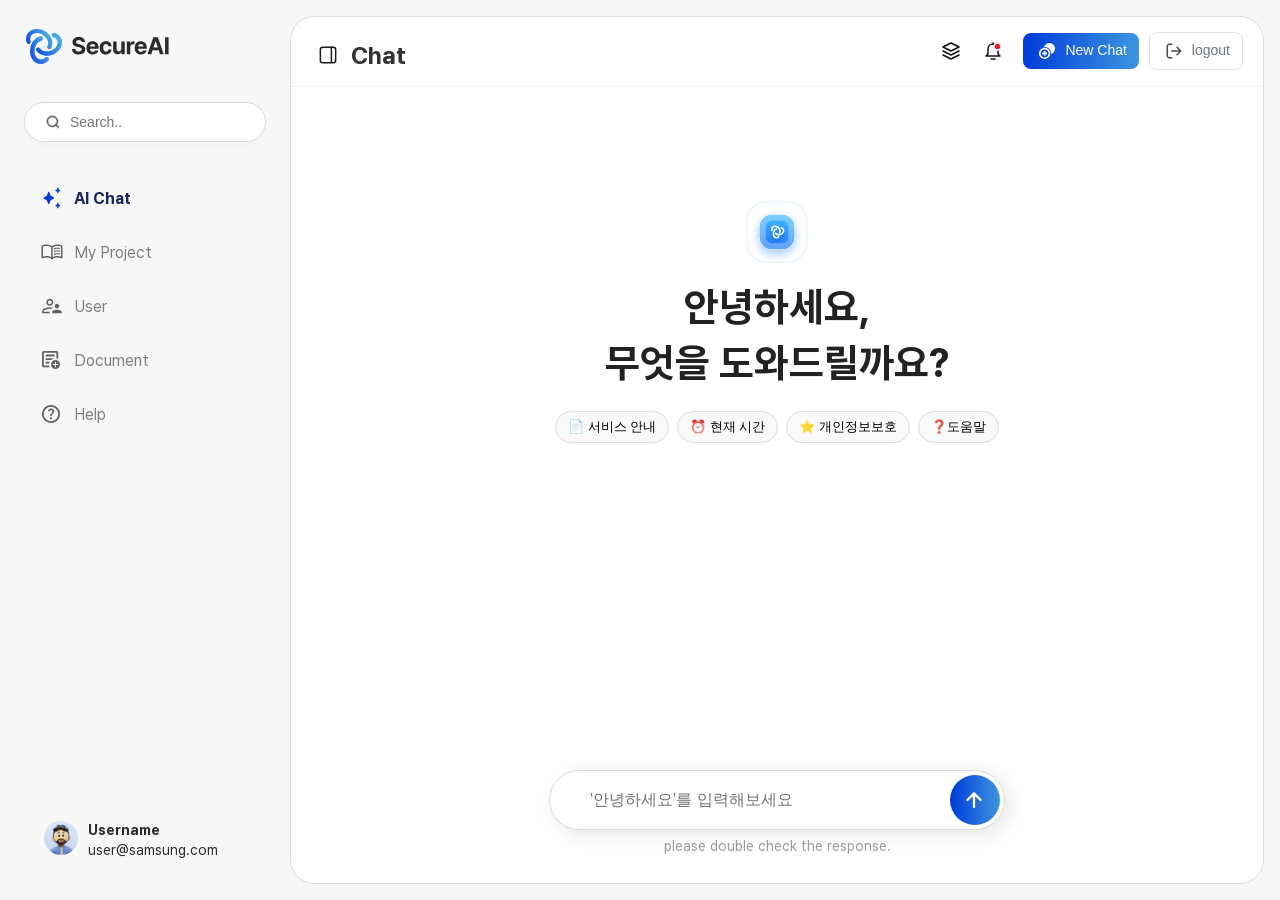
==== index.html @ 6c292ad3 "Add files via upload" ====
<!DOCTYPE html>
<html lang="ko">
<head>
  <meta charset="UTF-8" />
  <meta name="viewport" content="width=device-width, initial-scale=1.0"/>
  <title>삼성생명 chat</title>
  <link rel="stylesheet" href="css/style.css">
  <link rel="stylesheet" href="css/font.css">
  <link rel="shortcut icon" href="images/favicon.ico" type="image/x-icon">
  
</head>
<body>
  <div id="sidebar">
    <h2>
      <a href="index.html"><i class="icon-logo"></i></a>
      <a href="index.html"><span class="logo-label"></span></a>
    </h2>
    <div class="search-box">
      <input type="text" placeholder="Search.." />
      <img class="icon-search" src="images/icon-search.png" alt="검색" />
    </div>
    <a href="index.html">
      <div class="menu-item active">
        <i class="icon-menu1"></i>
        <span class="menu-label">AI Chat</span>
      </div>
    </a>
    <div class="menu-item">
        <i class="icon-menu2"></i>
      <span class="menu-label">My Project</span>
    </div>
    <div class="menu-item">
        <i class="icon-menu3"></i>
      <span class="menu-label">User</span>
    </div>
    <div class="menu-item">
        <i class="icon-menu4"></i>
      <span class="menu-label">Document</span>
    </div>
    <div class="menu-item">
        <i class="icon-menu5"></i>
      <span class="menu-label">Help</span>
    </div>
    <div class="user-info-wrap">
      <div>
        <i class="icon-user-info"></i>
      </div>
      <div class="user-info">
        <p>Username</p>
        <p>user@samsung.com</p>
      </div>
    </div>  
  </div>
 
  <div id="main">
    <div id="topbar">
      <button id="toggleSidebar">
        <i class="icon-folding-menu"></i>
      </button>
      <span>Chat</span>
      <div class="topbar-right">
            <i class="icon-topbar1"></i>
            <i class="icon-topbar2"></i>
            <button class="extra-button"><i class="icon-newchat"></i>New Chat</button>
            <button class="logout-button"><i class="icon-logout"></i>logout</button>
      </div>
    </div>

    <div id="chat-container"></div>

    <div class="input-area">
      <div class="input-wrapper">
        <input type="text" id="input" placeholder="'안녕하세요'를 입력해보세요" />
        <button id="send">
            <i class="icon-send"></i>
        </button>
      </div>
      <p class="txt">please double check the response.</p>
    </div>
  </div>

  <script src="js/script.js"></script>
</body>
</html>
---- css/style.css ----
* { box-sizing: border-box; } 
div, span, applet, object, iframe,
h1, h2, h3, h4, h5, h6, p, blockquote, pre,
a, abbr, acronym, address, big, cite, code,
del, dfn, em, img, ins, kbd, q, s, samp,
small, strike, strong, sub, sup, tt, var,
b, u, i, center,
dl, dt, dd, ol, ul, li,
fieldset, form, label, legend,
table, caption, tbody, tfoot, thead, tr, th, td,
article, aside, canvas, details, embed, 
figure, figcaption, footer, header, hgroup, 
menu, nav, output, ruby, section, summary,
time, mark, audio, video { margin: 0; padding: 0; border: 0; font-size: 100%; font: inherit; vertical-align: baseline; } 
a {color: inherit;text-decoration: none;}
body { margin: 0; font-family: 'pretendard',"Arial", sans-serif; background-color: #F7F7F7; ; color: #333; display: flex; height: 100vh; overflow: hidden; } 

.logo-label { display: inline-block; background: url(../images/logo-secureai-text.svg) no-repeat; width:100px; height: 30px;margin-top: 10px; } 
#sidebar { width: 290px; min-width: 220px; background-color: #F7F7F7; display: flex; flex-direction: column; padding: 24px; transition: all 0.3s ease; overflow: hidden; } 
#sidebar.collapsed { width: 90px; min-width: 60px; padding: 20px 10px; } 
#sidebar h2 { font-size: 20px; margin-bottom: 30px; color: #222; display: flex; align-items: center; gap: 8px; margin-top: 3px; } 
.logo-icon { width: 24px; height: 24px; } 
#sidebar.collapsed .logo-label { display: none; } 
.search-box { margin-bottom: 30px; position: relative; } 
#sidebar.collapsed .search-box { display: none; } 
#sidebar .icon-logo { display: inline-block; background: url(../images/logo-secureai.svg) no-repeat; width: 40px; height: 40px; } 
.search-box input { width: 100%;border:1px solid #DBDBDB;font-size: 14px; background-color: #fff;border-radius: 99px;box-shadow: 0 4px 4px 0 #F4F4F4;padding:0 45px;height: 40px ; } 
.icon-search { position: absolute; left: 20px; top: 50%; transform: translateY(-50%); width: 18px; height: 18px; cursor: pointer; display: inline-block; } 
.menu-item { display: flex; align-items: center; gap: 10px; padding:14px 16px; margin-bottom: 2px; border-radius: 16px; cursor: pointer; border: none; transition: background 0.2s; white-space: nowrap; font-size: 14px; } 
.user-info-wrap { display: flex; align-items: center; padding: 16px 20px; margin-bottom: 2px; transition: background 0.2s; white-space: nowrap; font-size: 14px; margin-top: auto; color: #2B2B2B; } 
.user-info-wrap i { margin-right: 10px; } 
.user-info-wrap .icon-user-info { display: inline-block; background: url(../images/icon-user-info.svg) no-repeat; width:34px; height: 34px; } 
.user-info-wrap .user-info p:first-child { font-size: 14px; font-weight: bold; margin-bottom: 4px; } 
.menu-item:hover { background-color: #EFEFEF; } 
.menu-item.active { font-weight: bold; } 
.menu-item.active .menu-label { color: #1B2559; } 
.menu-item .icon-menu1 { display: inline-block; background: url(../images/icon-menu1.svg) no-repeat; width: 24px; height: 24px; } 
.menu-item .icon-menu2 { display: inline-block; background: url(../images/icon-menu2.svg) no-repeat; width:24px; height: 24px; } 
.menu-item .icon-menu3 { display: inline-block; background: url(../images/icon-menu3.svg) no-repeat; width:24px; height: 24px; } 
.menu-item .icon-menu4 {display: inline-block;background: url(../images/icon-menu4.svg) no-repeat;width:24px;height: 24px;}
.menu-item .icon-menu5 { display: inline-block; background: url(../images/icon-menu5.svg) no-repeat; width:24px; height: 24px;}
.menu-item .icon-menu6 { display: inline-block; background: url(../images/icon-menu6.svg) no-repeat; width:24px; height: 24px;}
.menu-label { transition: opacity 0.2s ease; color: #808080; font-size: 16px; } 

#sidebar.collapsed .icon-logo{margin-left: 14px;margin-top: 10px;}
#sidebar.collapsed .menu-label { opacity: 0; width: 0; overflow: hidden; } 
#sidebar.collapsed .menu-item { gap:0; margin: 0 auto; padding: 16px 16px; border-radius: 16px; } 
#sidebar.collapsed .user-info { overflow: hidden; } 
#sidebar.collapsed .user-info-wrap { margin-left: -3px; } 
#sidebar hr { width: 100%; height: 1px; background:#E3E3E3; border: 0; } 
#main { flex: 1; display: flex; flex-direction: column; margin:16px 16px 16px 0;border: 1px solid #ddd;border-radius: 24px;background-color: #fff;} 

#topbar {padding: 15px 20px; font-size: 18px; font-weight: bold; border-bottom: 1px solid #eeeff1; clear: both; /* display: flex; */}
#topbar span { vertical-align: 3px; font-size: 24px; } 
.topbar-right { display: flex; align-items: center; gap: 10px; float: right; } 

.extra-button { padding: 6px 12px;background: linear-gradient(270deg, #48A5E0 -17.24%, #003BDA 100%), linear-gradient(57deg, #003BDA -5.54%, #0FE0CC 92.14%), #0B0D25; border: none; color: white; border-radius: 8px; cursor: pointer; font-size: 14px; } 
.logout-button { padding: 6px 12px; background-color: #fff; border:1px solid #DFDFDF; color: #6F757E; border-radius: 8px; cursor: pointer; font-size: 14px; } 
#topbar .icon-topbar1 { display: inline-block; background: url(../images/icon-topbar1.svg) no-repeat; width: 24px; height: 24px; margin-right:8px; cursor: pointer;} 
#topbar .icon-topbar2 { display: inline-block; background: url(../images/icon-topbar2.svg) no-repeat; width: 24px; height: 24px; margin-right: 8px;cursor: pointer; } 
#topbar .icon-folding-menu { display: inline-block; background: url(../images/icon-folding-menu.svg) no-repeat; width:24px; height: 24px;}
#topbar .icon-newchat { display: inline-block; background: url(../images/icon-newchat.svg) no-repeat; width:24px; height: 24px; vertical-align: middle; margin-right: 6px;}
#topbar .icon-logout { display: inline-block; background: url(../images/icon-logout.svg) no-repeat; width:24px; height: 24px; vertical-align: middle; margin-right: 6px;}
#toggleSidebar { background: none; border: none; cursor: pointer; margin-top: 10px; } 
#toggleSidebar img { width: 24px; height: 24px; } 
#chat-container { flex: 1; padding: 20px; overflow-y: auto; display: flex; flex-direction: column; } 
.message { margin: 10px 0; max-width: 80%; padding: 10px 15px; border-radius: 15px; line-height: 1.4; } 
.user { align-self: flex-end; background-color: #f9f9f9; color: #111; } 
.bot { align-self: flex-start; color: #111; } 

/* welcome message */
#welcome-message { align-self: center; color: #2B2B2B; border:0; border-radius:0; font-size: 40px; font-weight: bold; margin:9% auto; text-align: center; max-width: 80%; color: #222; /* background-color: #fff; */}
#welcome-message::before { content: ''; display:block; background: url(../images/logo-secureai-icon.svg) no-repeat; width: 62px; height: 62px; margin:0 auto; } 
.input-area { display: flex; padding: 15px; padding-bottom: 3%; width: 50%; margin: 0 auto; flex-direction: column; } 
.input-area .input-wrapper { position: relative; flex: 1; } 
.input-area .txt { font-size: 14px; color: #9D9D9D; text-align: center; margin-top: 8px; } 
#input { width: 100%; padding: 20px 45px 20px 30px; font-size: 16px; border:1px solid #dbdbdb; border-radius:99px;
 box-shadow: 5px 5px 20px rgba(0, 0, 0, 0.1); } 
#input::placeholder { padding-left: 10px; } 
#send { position: absolute; right: 5px; top: 50%; transform: translateY(-50%); padding: 5px 10px; font-size: 14px;
 color: white; border: none; border-radius: 99px; cursor: pointer; /* display: flex; */
 align-items: center; gap: 6px; width:50px; height: 50px; background: linear-gradient(270deg, #48A5E0 -17.24%, #003BDA 100%), linear-gradient(57deg, #003BDA -5.54%, #04FAE3 92.14%), linear-gradient(270deg, #003BDA 15.25%, #4CABE0 91.53%), #003CDC} 
input:focus { border: 1px solid #3b82f6;outline: none;box-shadow: none;}
#send:hover { background-color: #133a8a; } 
#send .icon-send { display: inline-block; background: url(../images/icon-send.svg) no-repeat; width: 24px; height: 24px; margin-top: 4px; margin-right: 2px; } 
.send-icon { width: 18px; height: 18px; } 

 /* 안내 메시지 */
 .message {white-space: pre-wrap !important;}
/* 웰컴 메시지 */
.welcome-text {margin-bottom: 12px;margin-top: 16px;}
.welcome-extra {display: flex;gap: 8px;flex-wrap: wrap;margin-top: 20px;}
.quick-btn {padding: 6px 12px; border-radius: 16px;border: 1px solid #ddd;background: #f9f9f9;cursor: pointer;font-size: 13px}
.quick-btn:hover {background: #eee;}

@media (max-width : 1200px) { 
 .input-area { width: 100%; } 
 }
@media (max-width: 768px){
 #sidebar { width: 90px !important; min-width:90px !important; padding: 20px 10px !important; } 

 #sidebar .logo-label,
 #sidebar .menu-label,
 #sidebar .search-box { display: none !important; } 
 .topbar-right { display: none; } 
 .menu-item { gap:0 !important; margin: 0 auto !important; padding: 16px 16px !important; border-radius: 16px !important; } 
 #sidebar .user-info { display: none; } 
 }
---- css/font.css ----
/* --------------- font --------------- */
@font-face {
    font-family: 'Pretendard';
    font-weight: 900;
    font-display: swap;
    src: local('Pretendard Black'), url('../font/Pretendard-Black.woff2') format('woff2');
}

@font-face {
    font-family: 'Pretendard';
    font-weight: 800;
    font-display: swap;
    src: local('Pretendard ExtraBold'), url('../font/Pretendard-ExtraBold.woff2') format('woff2');
}

@font-face {
    font-family: 'Pretendard';
    font-weight: 700;
    font-display: swap;
    src: local('Pretendard Bold'), url('../font/Pretendard-Bold.woff2') format('woff2');
}

@font-face {
    font-family: 'Pretendard';
    font-weight: 600;
    font-display: swap;
    src: local('Pretendard SemiBold'), url('../font/Pretendard-SemiBold.woff2') format('woff2');
}

@font-face {
    font-family: 'Pretendard';
    font-weight: 500;
    font-display: swap;
    src: local('Pretendard Medium'), url('../font/Pretendard-Medium.woff2') format('woff2');
}

@font-face {  
    font-family: 'Pretendard';
    font-weight: 400;
    font-display: swap;
    src: local('Pretendard Regular'), url('../font/Pretendard-Regular.woff2') format('woff2');
}

@font-face {
    font-family: 'Pretendard';
    font-weight: 300;
    font-display: swap;
    src: local('Pretendard Light'), url('../font/Pretendard-Light.woff2') format('woff2');
}

@font-face {
    font-family: 'Pretendard';
    font-weight: 200;
    font-display: swap;
    src: local('Pretendard ExtraLight'), url('../font/Pretendard-ExtraLight.woff2') format('woff2');
}
@font-face {
    font-family: 'Pretendard';
    font-weight: 200;
    font-display: swap;
    src: local('Pretendard Thin'), url('../font/Pretendard-Thin.woff2') format('woff2');
}
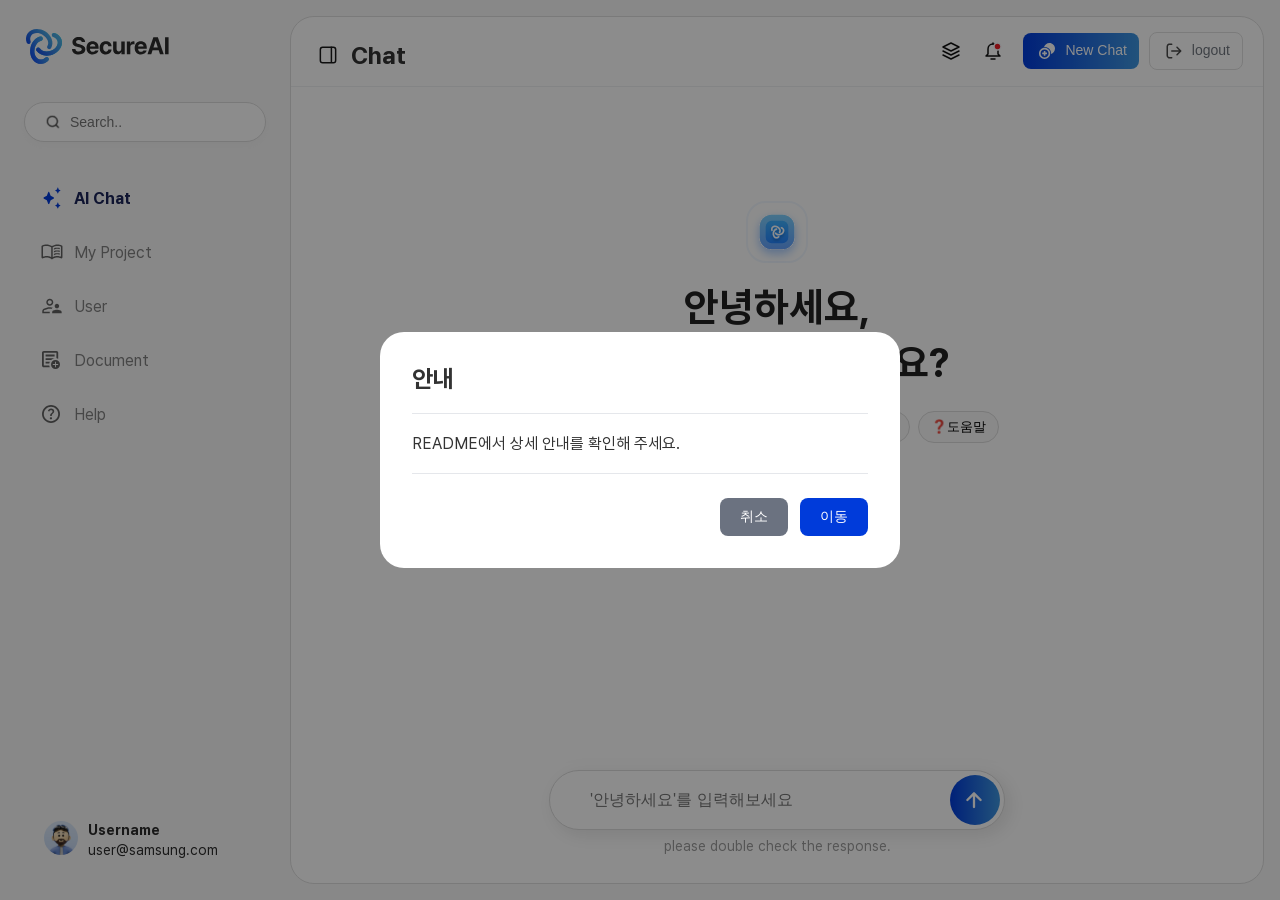
==== commit c19be5a0: "Update index.html" ====
--- a/index.html
+++ b/index.html
@@ -10,6 +10,20 @@
   
 </head>
 <body>
+   <!-- 팝업 오버레이 -->
+  <div id="modal-overlay">
+    <div class="modal">
+      <h2 class="modal-title">안내</h2>
+      <p class="modal-desc">
+        README에서 상세 안내를 확인해 주세요.
+      </p>
+
+      <div class="modal-actions">
+        <button class="btn cancel" id="closeModal">취소</button>
+        <button class="btn confirm" id="goLink">이동</button>
+      </div>
+    </div>
+  </div>
   <div id="sidebar">
     <h2>
       <a href="index.html"><i class="icon-logo"></i></a>
@@ -80,5 +94,24 @@
   </div>
 
   <script src="js/script.js"></script>
+  <script>
+    // 페이지 로드 시 자동 팝업
+window.addEventListener("load", () => {
+  document.getElementById("modal-overlay").style.display = "flex";
+});
+
+// 취소 버튼
+document.getElementById("closeModal").addEventListener("click", () => {
+  document.getElementById("modal-overlay").style.display = "none";
+});
+
+// 이동 버튼 (새 창)
+document.getElementById("goLink").addEventListener("click", () => {
+  window.open(
+    "readme_text.html", // README 있는 주소로 변경
+    "_blank"
+  );
+});
+  </script>
 </body>
-</html>+</html>
--- a/css/style.css
+++ b/css/style.css
@@ -105,4 +105,58 @@
  .topbar-right { display: none; } 
  .menu-item { gap:0 !important; margin: 0 auto !important; padding: 16px 16px !important; border-radius: 16px !important; } 
  #sidebar .user-info { display: none; } 
- }+ }
+
+/* 모달  */
+ #modal-overlay {
+  position: fixed;
+  inset: 0;
+  background: rgba(0, 0, 0, 0.45);
+  display: flex;
+  align-items: center;
+  justify-content: center;
+  z-index: 9999;
+}
+/* 팝업 */
+.modal {
+  width: 520px;
+  background: #fff;
+  border-radius: 24px;
+  padding: 32px;
+}
+/* 제목 */
+.modal-title {
+  font-size: 24px;
+  font-weight: bold;
+  margin-bottom: 20px;
+}
+/* 내용 */
+.modal-desc {
+  font-size: 16px;
+  color: #333;
+  padding: 20px 0;
+  border-top: 1px solid #e5e7eb;
+  border-bottom: 1px solid #e5e7eb;
+}
+/* 버튼 영역 */
+.modal-actions {
+  display: flex;
+  justify-content: flex-end;
+  gap: 12px;
+  margin-top: 24px;
+}
+.btn {
+  padding: 10px 20px;
+  border-radius: 8px;
+  border: none;
+  font-size: 14px;
+  cursor: pointer;
+}
+.btn.cancel {
+  background: #6b7280;
+  color: #fff;
+}
+.btn.confirm {
+  background: #003BDA;
+  color: #fff;rgb(3, 105, 102)rgb(3, 15, 105)rgb(57, 74, 205)
+}
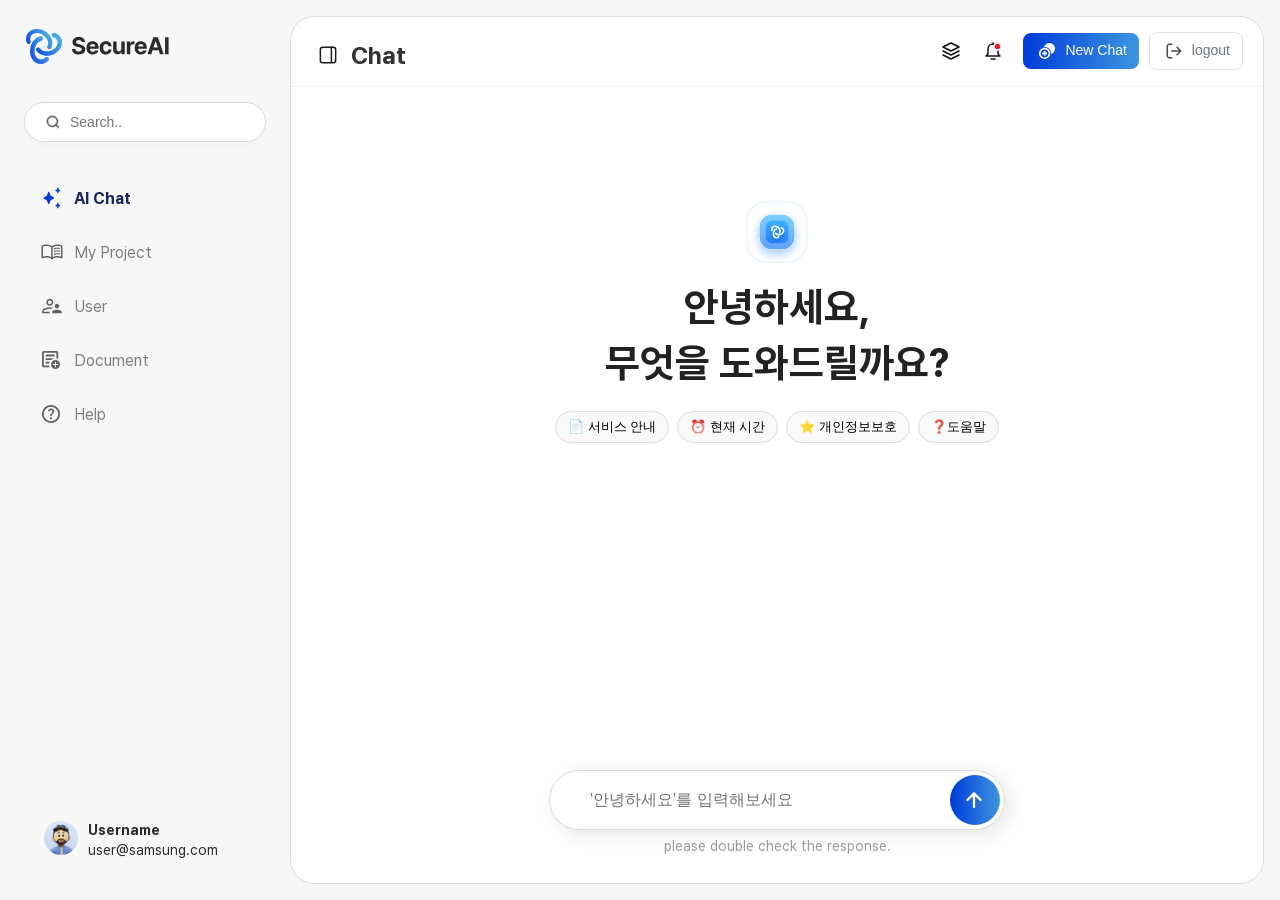
==== commit df0441be: "Update index.html" ====
--- a/index.html
+++ b/index.html
@@ -11,7 +11,7 @@
 </head>
 <body>
    <!-- 팝업 오버레이 -->
-  <div id="modal-overlay">
+  <!-- <div id="modal-overlay">
     <div class="modal">
       <h2 class="modal-title">안내</h2>
       <p class="modal-desc">
@@ -23,7 +23,7 @@
         <button class="btn confirm" id="goLink">이동</button>
       </div>
     </div>
-  </div>
+  </div> -->
   <div id="sidebar">
     <h2>
       <a href="index.html"><i class="icon-logo"></i></a>
@@ -115,3 +115,4 @@
   </script>
 </body>
 </html>
+
